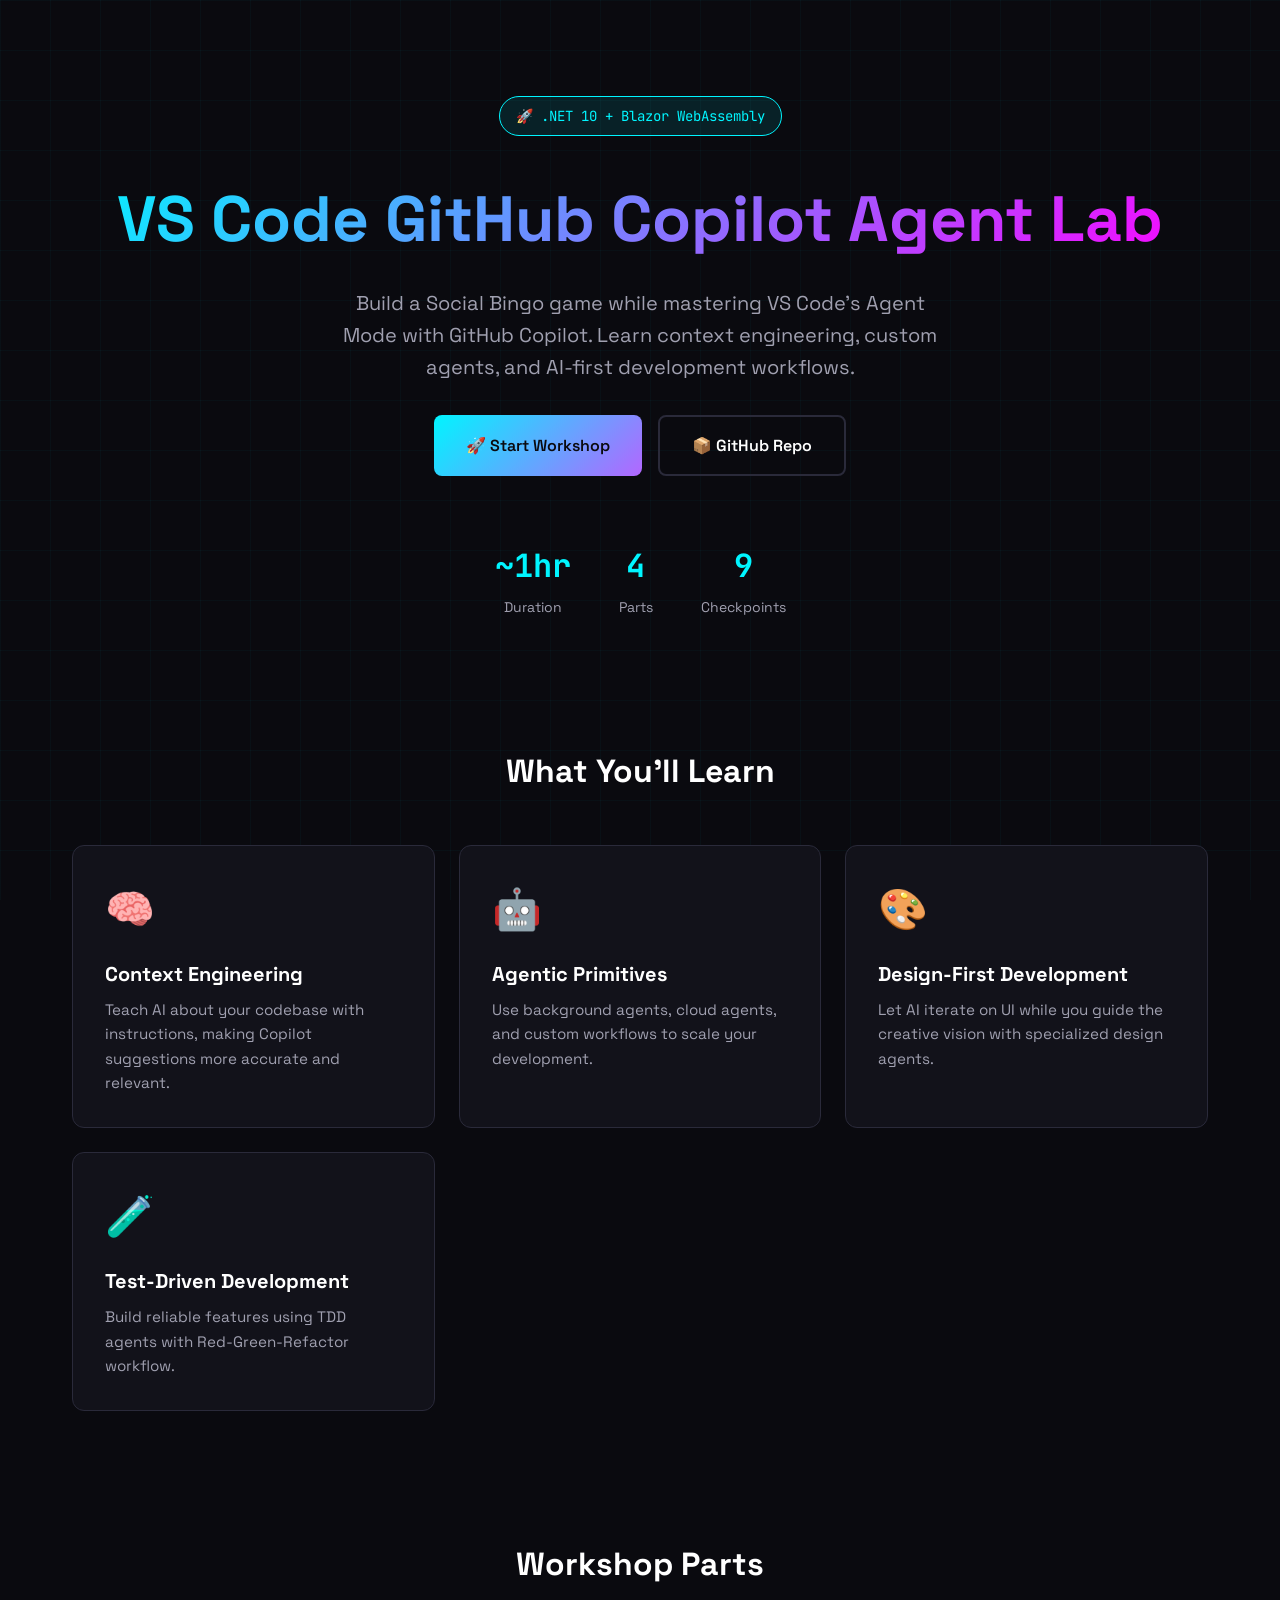
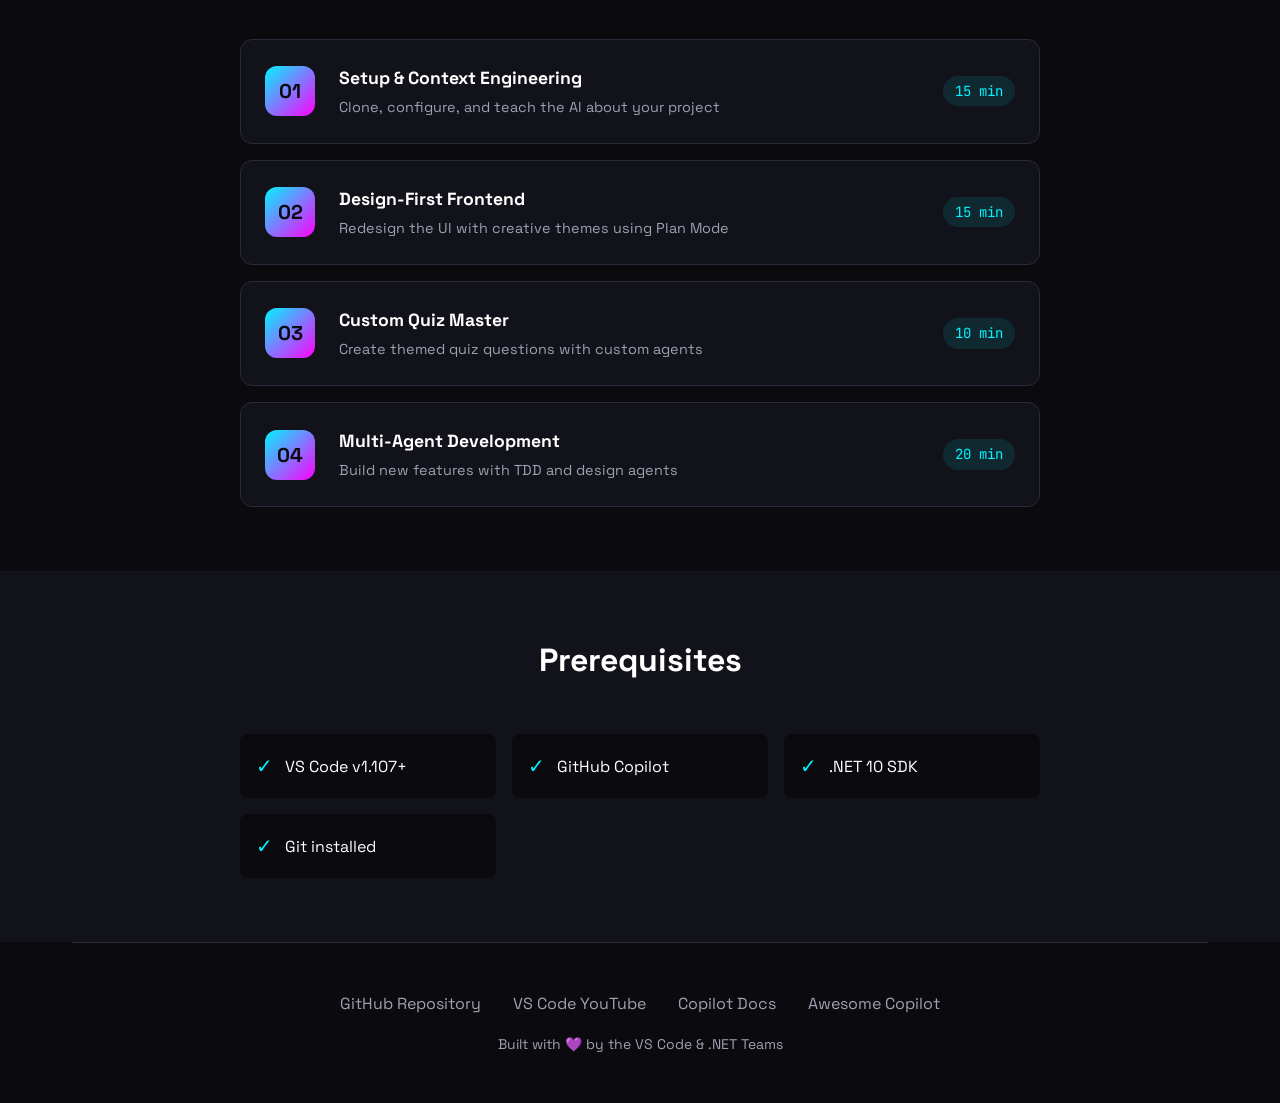
==== docs/index.html @ a99904d6 "Add lab documentation site with step viewer - Add docs/step.html for dynamic markdown rendering from" ====
<!DOCTYPE html>
<html lang="en">
<head>
    <meta charset="UTF-8">
    <meta name="viewport" content="width=device-width, initial-scale=1.0">
    <title>VS Code GitHub Copilot Agent Lab | .NET Edition</title>
    <link rel="preconnect" href="https://fonts.googleapis.com">
    <link rel="preconnect" href="https://fonts.gstatic.com" crossorigin>
    <link href="https://fonts.googleapis.com/css2?family=JetBrains+Mono:wght@400;700&family=Space+Grotesk:wght@400;500;700&display=swap" rel="stylesheet">
    <style>
        :root {
            --bg-dark: #0a0a0f;
            --bg-card: #12121a;
            --neon-cyan: #00f5ff;
            --neon-magenta: #ff00ff;
            --neon-purple: #b366ff;
            --text-primary: #ffffff;
            --text-secondary: #a0a0b0;
            --border-color: #2a2a3a;
        }

        * {
            margin: 0;
            padding: 0;
            box-sizing: border-box;
        }

        body {
            font-family: 'Space Grotesk', sans-serif;
            background: var(--bg-dark);
            color: var(--text-primary);
            line-height: 1.6;
            min-height: 100vh;
        }

        /* Animated grid background */
        body::before {
            content: '';
            position: fixed;
            top: 0;
            left: 0;
            width: 100%;
            height: 100%;
            background: 
                linear-gradient(90deg, rgba(0,245,255,0.03) 1px, transparent 1px),
                linear-gradient(rgba(0,245,255,0.03) 1px, transparent 1px);
            background-size: 50px 50px;
            pointer-events: none;
            z-index: -1;
        }

        .container {
            max-width: 1200px;
            margin: 0 auto;
            padding: 0 2rem;
        }

        /* Hero Section */
        .hero {
            padding: 6rem 0 4rem;
            text-align: center;
            position: relative;
        }

        .hero-badge {
            display: inline-block;
            padding: 0.5rem 1rem;
            background: rgba(0,245,255,0.1);
            border: 1px solid var(--neon-cyan);
            border-radius: 50px;
            font-size: 0.875rem;
            color: var(--neon-cyan);
            margin-bottom: 2rem;
            font-family: 'JetBrains Mono', monospace;
        }

        .hero h1 {
            font-size: clamp(2.5rem, 6vw, 4rem);
            font-weight: 700;
            margin-bottom: 1rem;
            background: linear-gradient(135deg, var(--neon-cyan), var(--neon-magenta));
            -webkit-background-clip: text;
            -webkit-text-fill-color: transparent;
            background-clip: text;
        }

        .hero-subtitle {
            font-size: 1.25rem;
            color: var(--text-secondary);
            max-width: 600px;
            margin: 0 auto 2rem;
        }

        .hero-cta {
            display: flex;
            gap: 1rem;
            justify-content: center;
            flex-wrap: wrap;
        }

        .btn {
            display: inline-flex;
            align-items: center;
            gap: 0.5rem;
            padding: 1rem 2rem;
            border-radius: 8px;
            font-weight: 600;
            text-decoration: none;
            transition: all 0.3s ease;
            font-size: 1rem;
        }

        .btn-primary {
            background: linear-gradient(135deg, var(--neon-cyan), var(--neon-purple));
            color: var(--bg-dark);
        }

        .btn-primary:hover {
            transform: translateY(-2px);
            box-shadow: 0 10px 40px rgba(0,245,255,0.3);
        }

        .btn-secondary {
            background: transparent;
            border: 2px solid var(--border-color);
            color: var(--text-primary);
        }

        .btn-secondary:hover {
            border-color: var(--neon-cyan);
            color: var(--neon-cyan);
        }

        /* Stats */
        .stats {
            display: flex;
            justify-content: center;
            gap: 3rem;
            margin-top: 4rem;
            flex-wrap: wrap;
        }

        .stat {
            text-align: center;
        }

        .stat-value {
            font-size: 2rem;
            font-weight: 700;
            color: var(--neon-cyan);
            font-family: 'JetBrains Mono', monospace;
        }

        .stat-label {
            font-size: 0.875rem;
            color: var(--text-secondary);
            margin-top: 0.25rem;
        }

        /* Features Section */
        .features {
            padding: 4rem 0;
        }

        .section-title {
            font-size: 2rem;
            text-align: center;
            margin-bottom: 3rem;
        }

        .features-grid {
            display: grid;
            grid-template-columns: repeat(auto-fit, minmax(280px, 1fr));
            gap: 1.5rem;
        }

        .feature-card {
            background: var(--bg-card);
            border: 1px solid var(--border-color);
            border-radius: 12px;
            padding: 2rem;
            transition: all 0.3s ease;
        }

        .feature-card:hover {
            border-color: var(--neon-cyan);
            transform: translateY(-4px);
        }

        .feature-icon {
            font-size: 2.5rem;
            margin-bottom: 1rem;
        }

        .feature-card h3 {
            font-size: 1.25rem;
            margin-bottom: 0.5rem;
        }

        .feature-card p {
            color: var(--text-secondary);
            font-size: 0.95rem;
        }

        /* Workshop Parts */
        .workshop {
            padding: 4rem 0;
        }

        .parts-list {
            display: flex;
            flex-direction: column;
            gap: 1rem;
            max-width: 800px;
            margin: 0 auto;
        }

        .part-card {
            display: flex;
            align-items: center;
            gap: 1.5rem;
            background: var(--bg-card);
            border: 1px solid var(--border-color);
            border-radius: 12px;
            padding: 1.5rem;
            text-decoration: none;
            color: inherit;
            transition: all 0.3s ease;
        }

        .part-card:hover {
            border-color: var(--neon-magenta);
            background: rgba(255,0,255,0.05);
        }

        .part-number {
            width: 50px;
            height: 50px;
            display: flex;
            align-items: center;
            justify-content: center;
            background: linear-gradient(135deg, var(--neon-cyan), var(--neon-magenta));
            border-radius: 12px;
            font-weight: 700;
            font-size: 1.25rem;
            color: var(--bg-dark);
            flex-shrink: 0;
        }

        .part-content {
            flex: 1;
        }

        .part-content h3 {
            font-size: 1.1rem;
            margin-bottom: 0.25rem;
        }

        .part-content p {
            color: var(--text-secondary);
            font-size: 0.9rem;
        }

        .part-time {
            font-family: 'JetBrains Mono', monospace;
            font-size: 0.875rem;
            color: var(--neon-cyan);
            padding: 0.25rem 0.75rem;
            background: rgba(0,245,255,0.1);
            border-radius: 50px;
        }

        /* Prerequisites */
        .prereqs {
            padding: 4rem 0;
            background: var(--bg-card);
        }

        .prereqs-grid {
            display: grid;
            grid-template-columns: repeat(auto-fit, minmax(200px, 1fr));
            gap: 1rem;
            max-width: 800px;
            margin: 0 auto;
        }

        .prereq-item {
            display: flex;
            align-items: center;
            gap: 0.75rem;
            padding: 1rem;
            background: var(--bg-dark);
            border-radius: 8px;
        }

        .prereq-check {
            color: var(--neon-cyan);
            font-size: 1.25rem;
        }

        /* Footer */
        footer {
            padding: 3rem 0;
            text-align: center;
            border-top: 1px solid var(--border-color);
        }

        .footer-links {
            display: flex;
            justify-content: center;
            gap: 2rem;
            margin-bottom: 1rem;
            flex-wrap: wrap;
        }

        .footer-links a {
            color: var(--text-secondary);
            text-decoration: none;
            transition: color 0.3s ease;
        }

        .footer-links a:hover {
            color: var(--neon-cyan);
        }

        .footer-credit {
            color: var(--text-secondary);
            font-size: 0.875rem;
        }

        /* Responsive */
        @media (max-width: 768px) {
            .hero {
                padding: 4rem 0 3rem;
            }

            .stats {
                gap: 2rem;
            }

            .part-card {
                flex-direction: column;
                text-align: center;
            }

            .part-time {
                margin-top: 0.5rem;
            }
        }
    </style>
</head>
<body>
    <div class="container">
        <!-- Hero -->
        <section class="hero">
            <span class="hero-badge">🚀 .NET 10 + Blazor WebAssembly</span>
            <h1>VS Code GitHub Copilot Agent Lab</h1>
            <p class="hero-subtitle">
                Build a Social Bingo game while mastering VS Code's Agent Mode with GitHub Copilot. 
                Learn context engineering, custom agents, and AI-first development workflows.
            </p>
            <div class="hero-cta">
                <a href="step.html?step=00-overview" class="btn btn-primary">
                    🚀 Start Workshop
                </a>
                <a href="https://github.com/dotnet-presentations/vscode-github-copilot-agent-lab" class="btn btn-secondary">
                    📦 GitHub Repo
                </a>
            </div>
            <div class="stats">
                <div class="stat">
                    <div class="stat-value">~1hr</div>
                    <div class="stat-label">Duration</div>
                </div>
                <div class="stat">
                    <div class="stat-value">4</div>
                    <div class="stat-label">Parts</div>
                </div>
                <div class="stat">
                    <div class="stat-value">9</div>
                    <div class="stat-label">Checkpoints</div>
                </div>
            </div>
        </section>

        <!-- Features -->
        <section class="features">
            <h2 class="section-title">What You'll Learn</h2>
            <div class="features-grid">
                <div class="feature-card">
                    <div class="feature-icon">🧠</div>
                    <h3>Context Engineering</h3>
                    <p>Teach AI about your codebase with instructions, making Copilot suggestions more accurate and relevant.</p>
                </div>
                <div class="feature-card">
                    <div class="feature-icon">🤖</div>
                    <h3>Agentic Primitives</h3>
                    <p>Use background agents, cloud agents, and custom workflows to scale your development.</p>
                </div>
                <div class="feature-card">
                    <div class="feature-icon">🎨</div>
                    <h3>Design-First Development</h3>
                    <p>Let AI iterate on UI while you guide the creative vision with specialized design agents.</p>
                </div>
                <div class="feature-card">
                    <div class="feature-icon">🧪</div>
                    <h3>Test-Driven Development</h3>
                    <p>Build reliable features using TDD agents with Red-Green-Refactor workflow.</p>
                </div>
            </div>
        </section>

        <!-- Workshop Parts -->
        <section class="workshop">
            <h2 class="section-title">Workshop Parts</h2>
            <div class="parts-list">
                <a href="step.html?step=01-setup" class="part-card">
                    <div class="part-number">01</div>
                    <div class="part-content">
                        <h3>Setup & Context Engineering</h3>
                        <p>Clone, configure, and teach the AI about your project</p>
                    </div>
                    <span class="part-time">15 min</span>
                </a>
                <a href="step.html?step=02-design" class="part-card">
                    <div class="part-number">02</div>
                    <div class="part-content">
                        <h3>Design-First Frontend</h3>
                        <p>Redesign the UI with creative themes using Plan Mode</p>
                    </div>
                    <span class="part-time">15 min</span>
                </a>
                <a href="step.html?step=03-quiz-master" class="part-card">
                    <div class="part-number">03</div>
                    <div class="part-content">
                        <h3>Custom Quiz Master</h3>
                        <p>Create themed quiz questions with custom agents</p>
                    </div>
                    <span class="part-time">10 min</span>
                </a>
                <a href="step.html?step=04-multi-agent" class="part-card">
                    <div class="part-number">04</div>
                    <div class="part-content">
                        <h3>Multi-Agent Development</h3>
                        <p>Build new features with TDD and design agents</p>
                    </div>
                    <span class="part-time">20 min</span>
                </a>
            </div>
        </section>
    </div>

    <!-- Prerequisites -->
    <section class="prereqs">
        <div class="container">
            <h2 class="section-title">Prerequisites</h2>
            <div class="prereqs-grid">
                <div class="prereq-item">
                    <span class="prereq-check">✓</span>
                    <span>VS Code v1.107+</span>
                </div>
                <div class="prereq-item">
                    <span class="prereq-check">✓</span>
                    <span>GitHub Copilot</span>
                </div>
                <div class="prereq-item">
                    <span class="prereq-check">✓</span>
                    <span>.NET 10 SDK</span>
                </div>
                <div class="prereq-item">
                    <span class="prereq-check">✓</span>
                    <span>Git installed</span>
                </div>
            </div>
        </div>
    </section>

    <div class="container">
        <!-- Footer -->
        <footer>
            <div class="footer-links">
                <a href="https://github.com/dotnet-presentations/vscode-github-copilot-agent-lab">GitHub Repository</a>
                <a href="https://www.youtube.com/code">VS Code YouTube</a>
                <a href="https://code.visualstudio.com/docs/copilot/overview">Copilot Docs</a>
                <a href="https://github.com/github/awesome-copilot">Awesome Copilot</a>
            </div>
            <p class="footer-credit">
                Built with 💜 by the VS Code & .NET Teams
            </p>
        </footer>
    </div>
</body>
</html>
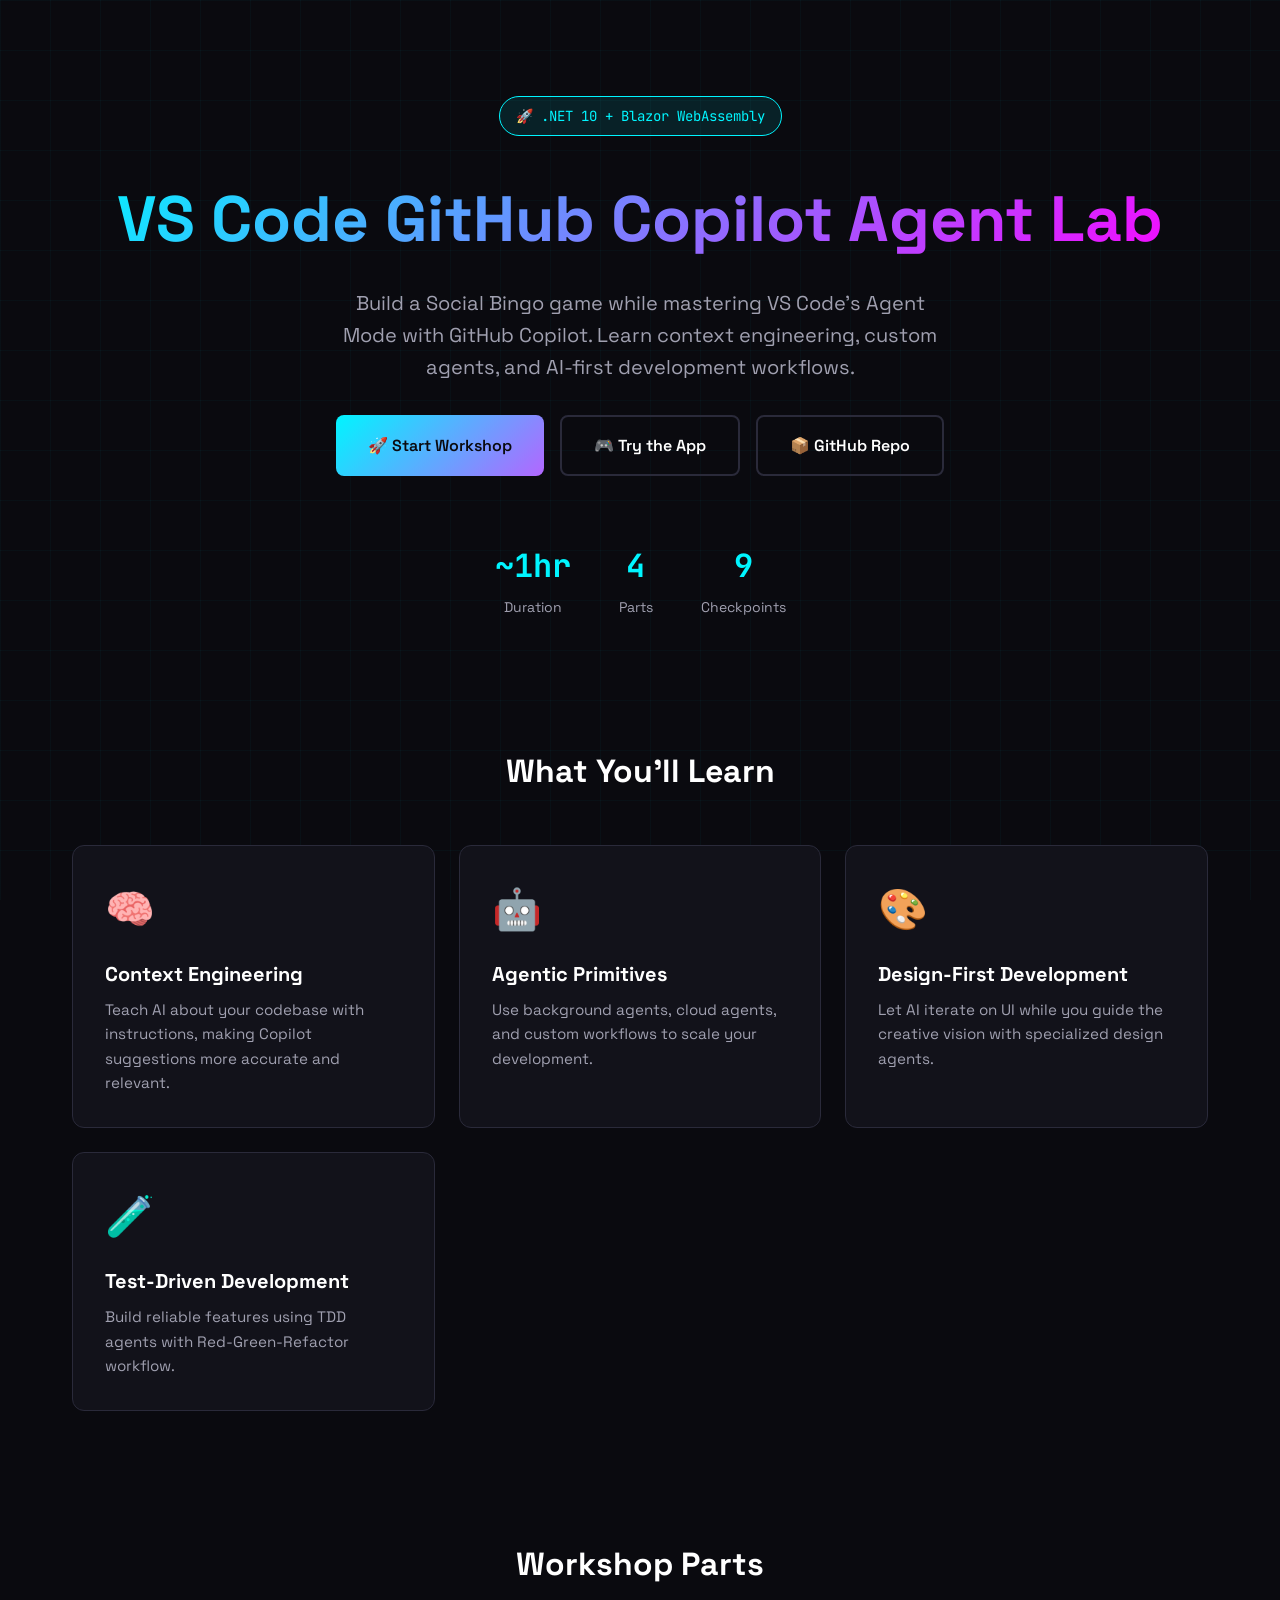
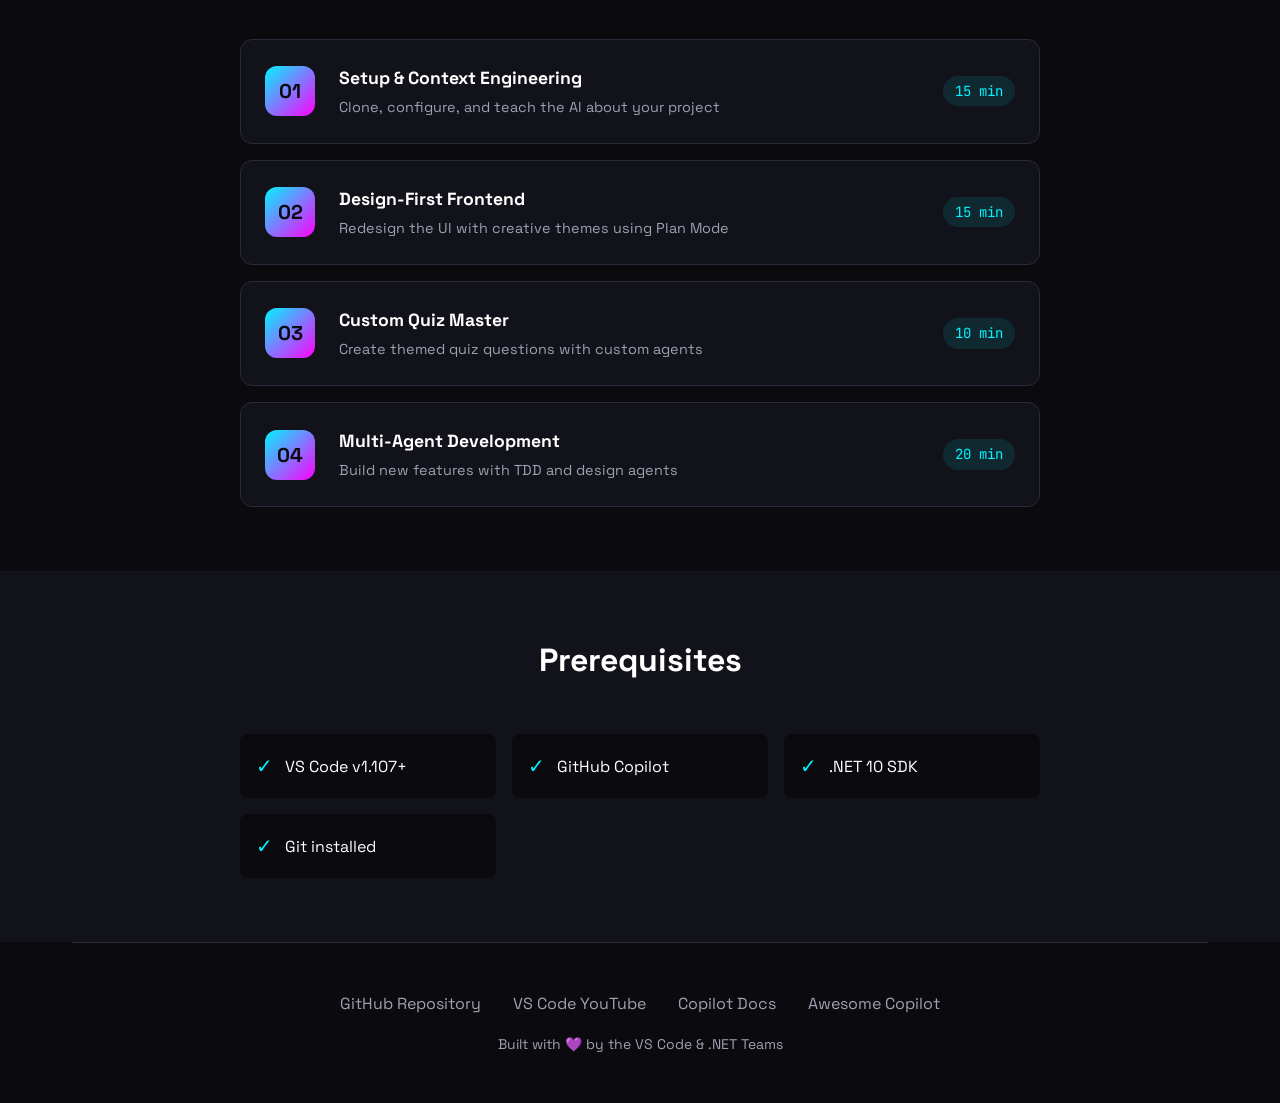
==== commit 0197eb82: "Add link to try the app in the workshop section" ====
--- a/docs/index.html
+++ b/docs/index.html
@@ -363,6 +363,9 @@
                 <a href="step.html?step=00-overview" class="btn btn-primary">
                     🚀 Start Workshop
                 </a>
+                <a href="https://dotnet-presentations.github.io/vscode-github-copilot-agent-lab/app" class="btn btn-secondary">
+                    🎮 Try the App
+                </a>
                 <a href="https://github.com/dotnet-presentations/vscode-github-copilot-agent-lab" class="btn btn-secondary">
                     📦 GitHub Repo
                 </a>
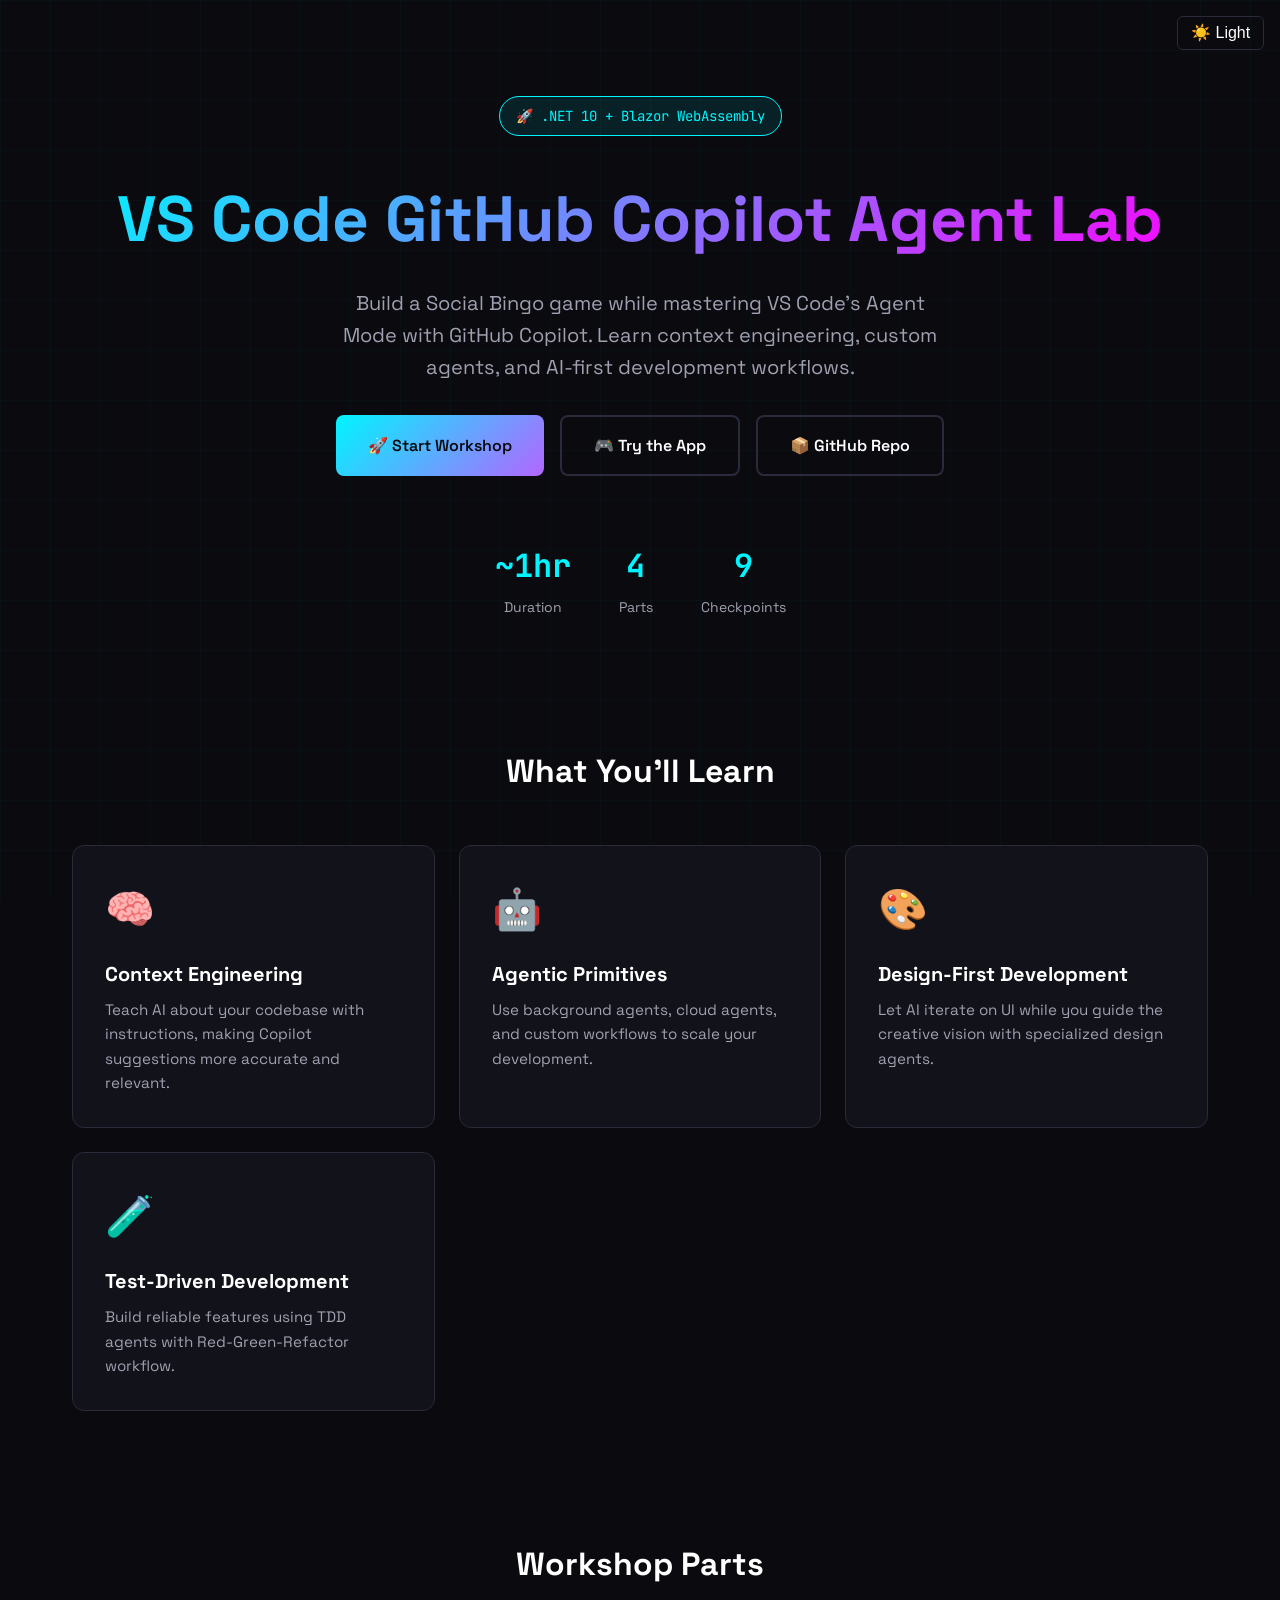
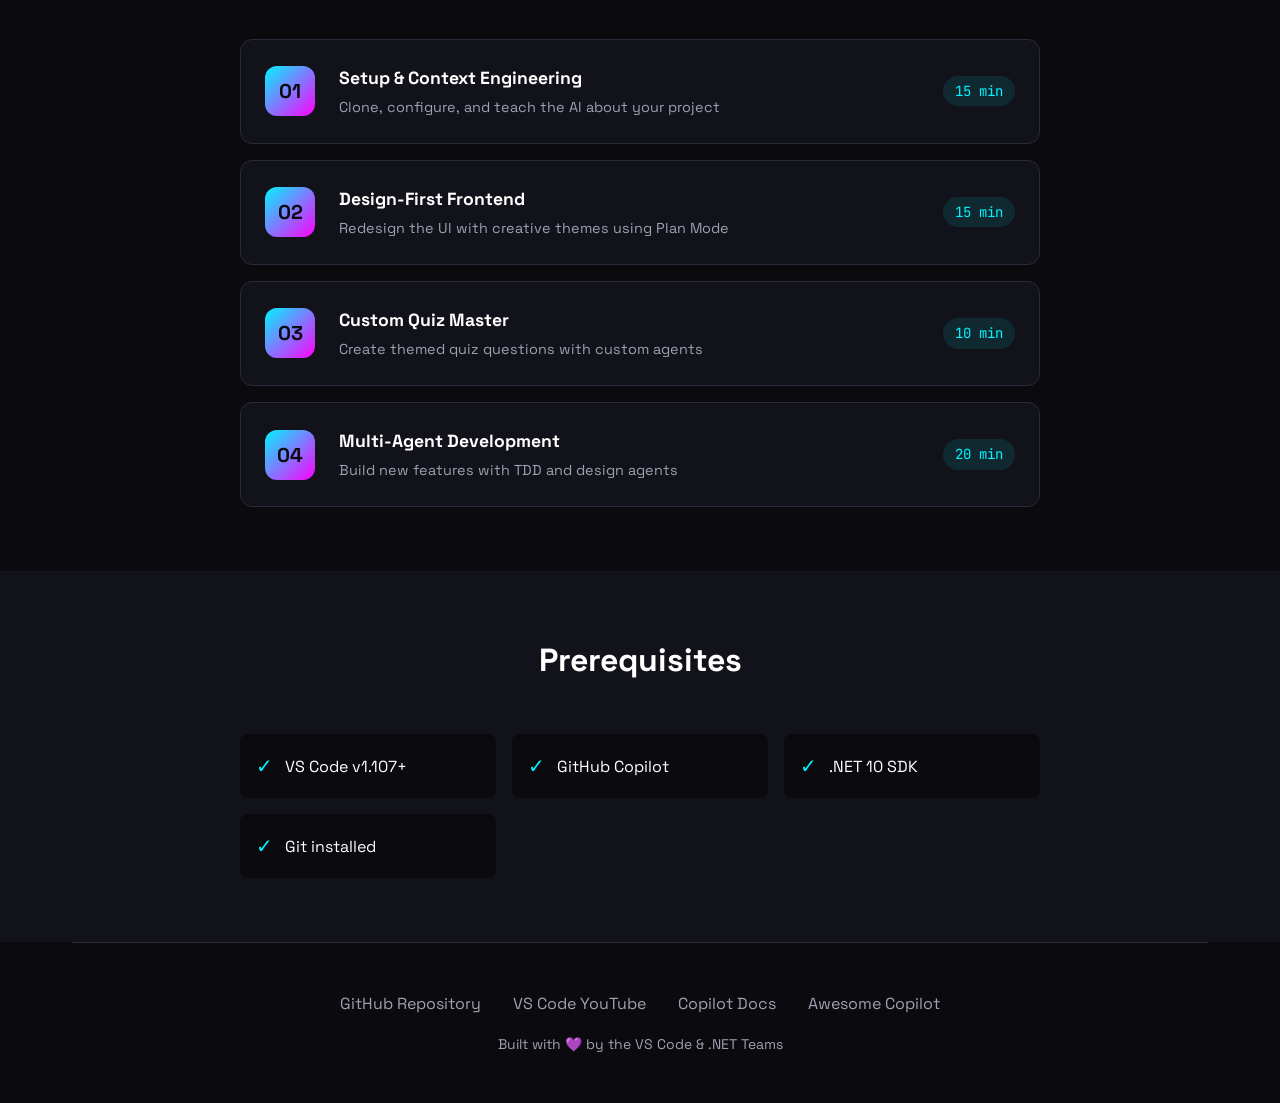
==== commit 03c2ce26: "Add light/dark theme toggle Added light-theme.css with light mode CSS variable overrides, theme-togg" ====
--- a/docs/index.html
+++ b/docs/index.html
@@ -7,349 +7,14 @@
     <link rel="preconnect" href="https://fonts.googleapis.com">
     <link rel="preconnect" href="https://fonts.gstatic.com" crossorigin>
     <link href="https://fonts.googleapis.com/css2?family=JetBrains+Mono:wght@400;700&family=Space+Grotesk:wght@400;500;700&display=swap" rel="stylesheet">
-    <style>
-        :root {
-            --bg-dark: #0a0a0f;
-            --bg-card: #12121a;
-            --neon-cyan: #00f5ff;
-            --neon-magenta: #ff00ff;
-            --neon-purple: #b366ff;
-            --text-primary: #ffffff;
-            --text-secondary: #a0a0b0;
-            --border-color: #2a2a3a;
-        }
-
-        * {
-            margin: 0;
-            padding: 0;
-            box-sizing: border-box;
-        }
-
-        body {
-            font-family: 'Space Grotesk', sans-serif;
-            background: var(--bg-dark);
-            color: var(--text-primary);
-            line-height: 1.6;
-            min-height: 100vh;
-        }
-
-        /* Animated grid background */
-        body::before {
-            content: '';
-            position: fixed;
-            top: 0;
-            left: 0;
-            width: 100%;
-            height: 100%;
-            background: 
-                linear-gradient(90deg, rgba(0,245,255,0.03) 1px, transparent 1px),
-                linear-gradient(rgba(0,245,255,0.03) 1px, transparent 1px);
-            background-size: 50px 50px;
-            pointer-events: none;
-            z-index: -1;
-        }
-
-        .container {
-            max-width: 1200px;
-            margin: 0 auto;
-            padding: 0 2rem;
-        }
-
-        /* Hero Section */
-        .hero {
-            padding: 6rem 0 4rem;
-            text-align: center;
-            position: relative;
-        }
-
-        .hero-badge {
-            display: inline-block;
-            padding: 0.5rem 1rem;
-            background: rgba(0,245,255,0.1);
-            border: 1px solid var(--neon-cyan);
-            border-radius: 50px;
-            font-size: 0.875rem;
-            color: var(--neon-cyan);
-            margin-bottom: 2rem;
-            font-family: 'JetBrains Mono', monospace;
-        }
-
-        .hero h1 {
-            font-size: clamp(2.5rem, 6vw, 4rem);
-            font-weight: 700;
-            margin-bottom: 1rem;
-            background: linear-gradient(135deg, var(--neon-cyan), var(--neon-magenta));
-            -webkit-background-clip: text;
-            -webkit-text-fill-color: transparent;
-            background-clip: text;
-        }
-
-        .hero-subtitle {
-            font-size: 1.25rem;
-            color: var(--text-secondary);
-            max-width: 600px;
-            margin: 0 auto 2rem;
-        }
-
-        .hero-cta {
-            display: flex;
-            gap: 1rem;
-            justify-content: center;
-            flex-wrap: wrap;
-        }
-
-        .btn {
-            display: inline-flex;
-            align-items: center;
-            gap: 0.5rem;
-            padding: 1rem 2rem;
-            border-radius: 8px;
-            font-weight: 600;
-            text-decoration: none;
-            transition: all 0.3s ease;
-            font-size: 1rem;
-        }
-
-        .btn-primary {
-            background: linear-gradient(135deg, var(--neon-cyan), var(--neon-purple));
-            color: var(--bg-dark);
-        }
-
-        .btn-primary:hover {
-            transform: translateY(-2px);
-            box-shadow: 0 10px 40px rgba(0,245,255,0.3);
-        }
-
-        .btn-secondary {
-            background: transparent;
-            border: 2px solid var(--border-color);
-            color: var(--text-primary);
-        }
-
-        .btn-secondary:hover {
-            border-color: var(--neon-cyan);
-            color: var(--neon-cyan);
-        }
-
-        /* Stats */
-        .stats {
-            display: flex;
-            justify-content: center;
-            gap: 3rem;
-            margin-top: 4rem;
-            flex-wrap: wrap;
-        }
-
-        .stat {
-            text-align: center;
-        }
-
-        .stat-value {
-            font-size: 2rem;
-            font-weight: 700;
-            color: var(--neon-cyan);
-            font-family: 'JetBrains Mono', monospace;
-        }
-
-        .stat-label {
-            font-size: 0.875rem;
-            color: var(--text-secondary);
-            margin-top: 0.25rem;
-        }
-
-        /* Features Section */
-        .features {
-            padding: 4rem 0;
-        }
-
-        .section-title {
-            font-size: 2rem;
-            text-align: center;
-            margin-bottom: 3rem;
-        }
-
-        .features-grid {
-            display: grid;
-            grid-template-columns: repeat(auto-fit, minmax(280px, 1fr));
-            gap: 1.5rem;
-        }
-
-        .feature-card {
-            background: var(--bg-card);
-            border: 1px solid var(--border-color);
-            border-radius: 12px;
-            padding: 2rem;
-            transition: all 0.3s ease;
-        }
-
-        .feature-card:hover {
-            border-color: var(--neon-cyan);
-            transform: translateY(-4px);
-        }
-
-        .feature-icon {
-            font-size: 2.5rem;
-            margin-bottom: 1rem;
-        }
-
-        .feature-card h3 {
-            font-size: 1.25rem;
-            margin-bottom: 0.5rem;
-        }
-
-        .feature-card p {
-            color: var(--text-secondary);
-            font-size: 0.95rem;
-        }
-
-        /* Workshop Parts */
-        .workshop {
-            padding: 4rem 0;
-        }
-
-        .parts-list {
-            display: flex;
-            flex-direction: column;
-            gap: 1rem;
-            max-width: 800px;
-            margin: 0 auto;
-        }
-
-        .part-card {
-            display: flex;
-            align-items: center;
-            gap: 1.5rem;
-            background: var(--bg-card);
-            border: 1px solid var(--border-color);
-            border-radius: 12px;
-            padding: 1.5rem;
-            text-decoration: none;
-            color: inherit;
-            transition: all 0.3s ease;
-        }
-
-        .part-card:hover {
-            border-color: var(--neon-magenta);
-            background: rgba(255,0,255,0.05);
-        }
-
-        .part-number {
-            width: 50px;
-            height: 50px;
-            display: flex;
-            align-items: center;
-            justify-content: center;
-            background: linear-gradient(135deg, var(--neon-cyan), var(--neon-magenta));
-            border-radius: 12px;
-            font-weight: 700;
-            font-size: 1.25rem;
-            color: var(--bg-dark);
-            flex-shrink: 0;
-        }
-
-        .part-content {
-            flex: 1;
-        }
-
-        .part-content h3 {
-            font-size: 1.1rem;
-            margin-bottom: 0.25rem;
-        }
-
-        .part-content p {
-            color: var(--text-secondary);
-            font-size: 0.9rem;
-        }
-
-        .part-time {
-            font-family: 'JetBrains Mono', monospace;
-            font-size: 0.875rem;
-            color: var(--neon-cyan);
-            padding: 0.25rem 0.75rem;
-            background: rgba(0,245,255,0.1);
-            border-radius: 50px;
-        }
-
-        /* Prerequisites */
-        .prereqs {
-            padding: 4rem 0;
-            background: var(--bg-card);
-        }
-
-        .prereqs-grid {
-            display: grid;
-            grid-template-columns: repeat(auto-fit, minmax(200px, 1fr));
-            gap: 1rem;
-            max-width: 800px;
-            margin: 0 auto;
-        }
-
-        .prereq-item {
-            display: flex;
-            align-items: center;
-            gap: 0.75rem;
-            padding: 1rem;
-            background: var(--bg-dark);
-            border-radius: 8px;
-        }
-
-        .prereq-check {
-            color: var(--neon-cyan);
-            font-size: 1.25rem;
-        }
-
-        /* Footer */
-        footer {
-            padding: 3rem 0;
-            text-align: center;
-            border-top: 1px solid var(--border-color);
-        }
-
-        .footer-links {
-            display: flex;
-            justify-content: center;
-            gap: 2rem;
-            margin-bottom: 1rem;
-            flex-wrap: wrap;
-        }
-
-        .footer-links a {
-            color: var(--text-secondary);
-            text-decoration: none;
-            transition: color 0.3s ease;
-        }
-
-        .footer-links a:hover {
-            color: var(--neon-cyan);
-        }
-
-        .footer-credit {
-            color: var(--text-secondary);
-            font-size: 0.875rem;
-        }
-
-        /* Responsive */
-        @media (max-width: 768px) {
-            .hero {
-                padding: 4rem 0 3rem;
-            }
-
-            .stats {
-                gap: 2rem;
-            }
-
-            .part-card {
-                flex-direction: column;
-                text-align: center;
-            }
-
-            .part-time {
-                margin-top: 0.5rem;
-            }
-        }
-    </style>
+    <link rel="stylesheet" href="styles.css">
+    <link rel="stylesheet" href="light-theme.css">
+    <script src="theme-toggle.js"></script>
 </head>
 <body>
+    <div style="position:fixed;top:1rem;right:1rem;z-index:1000;">
+        <button class="theme-toggle" onclick="toggleTheme()">☀️ Light</button>
+    </div>
     <div class="container">
         <!-- Hero -->
         <section class="hero">
--- a/docs/styles.css
+++ b/docs/styles.css
@@ -0,0 +1,339 @@
+:root {
+    --bg-dark: #0a0a0f;
+    --bg-card: #12121a;
+    --neon-cyan: #00f5ff;
+    --neon-magenta: #ff00ff;
+    --neon-purple: #b366ff;
+    --text-primary: #ffffff;
+    --text-secondary: #a0a0b0;
+    --border-color: #2a2a3a;
+}
+
+* {
+    margin: 0;
+    padding: 0;
+    box-sizing: border-box;
+}
+
+body {
+    font-family: 'Space Grotesk', sans-serif;
+    background: var(--bg-dark);
+    color: var(--text-primary);
+    line-height: 1.6;
+    min-height: 100vh;
+}
+
+/* Animated grid background */
+body::before {
+    content: '';
+    position: fixed;
+    top: 0;
+    left: 0;
+    width: 100%;
+    height: 100%;
+    background: 
+        linear-gradient(90deg, rgba(0,245,255,0.03) 1px, transparent 1px),
+        linear-gradient(rgba(0,245,255,0.03) 1px, transparent 1px);
+    background-size: 50px 50px;
+    pointer-events: none;
+    z-index: -1;
+}
+
+.container {
+    max-width: 1200px;
+    margin: 0 auto;
+    padding: 0 2rem;
+}
+
+/* Hero Section */
+.hero {
+    padding: 6rem 0 4rem;
+    text-align: center;
+    position: relative;
+}
+
+.hero-badge {
+    display: inline-block;
+    padding: 0.5rem 1rem;
+    background: rgba(0,245,255,0.1);
+    border: 1px solid var(--neon-cyan);
+    border-radius: 50px;
+    font-size: 0.875rem;
+    color: var(--neon-cyan);
+    margin-bottom: 2rem;
+    font-family: 'JetBrains Mono', monospace;
+}
+
+.hero h1 {
+    font-size: clamp(2.5rem, 6vw, 4rem);
+    font-weight: 700;
+    margin-bottom: 1rem;
+    background: linear-gradient(135deg, var(--neon-cyan), var(--neon-magenta));
+    -webkit-background-clip: text;
+    -webkit-text-fill-color: transparent;
+    background-clip: text;
+}
+
+.hero-subtitle {
+    font-size: 1.25rem;
+    color: var(--text-secondary);
+    max-width: 600px;
+    margin: 0 auto 2rem;
+}
+
+.hero-cta {
+    display: flex;
+    gap: 1rem;
+    justify-content: center;
+    flex-wrap: wrap;
+}
+
+.btn {
+    display: inline-flex;
+    align-items: center;
+    gap: 0.5rem;
+    padding: 1rem 2rem;
+    border-radius: 8px;
+    font-weight: 600;
+    text-decoration: none;
+    transition: all 0.3s ease;
+    font-size: 1rem;
+}
+
+.btn-primary {
+    background: linear-gradient(135deg, var(--neon-cyan), var(--neon-purple));
+    color: var(--bg-dark);
+}
+
+.btn-primary:hover {
+    transform: translateY(-2px);
+    box-shadow: 0 10px 40px rgba(0,245,255,0.3);
+}
+
+.btn-secondary {
+    background: transparent;
+    border: 2px solid var(--border-color);
+    color: var(--text-primary);
+}
+
+.btn-secondary:hover {
+    border-color: var(--neon-cyan);
+    color: var(--neon-cyan);
+}
+
+/* Stats */
+.stats {
+    display: flex;
+    justify-content: center;
+    gap: 3rem;
+    margin-top: 4rem;
+    flex-wrap: wrap;
+}
+
+.stat {
+    text-align: center;
+}
+
+.stat-value {
+    font-size: 2rem;
+    font-weight: 700;
+    color: var(--neon-cyan);
+    font-family: 'JetBrains Mono', monospace;
+}
+
+.stat-label {
+    font-size: 0.875rem;
+    color: var(--text-secondary);
+    margin-top: 0.25rem;
+}
+
+/* Features Section */
+.features {
+    padding: 4rem 0;
+}
+
+.section-title {
+    font-size: 2rem;
+    text-align: center;
+    margin-bottom: 3rem;
+}
+
+.features-grid {
+    display: grid;
+    grid-template-columns: repeat(auto-fit, minmax(280px, 1fr));
+    gap: 1.5rem;
+}
+
+.feature-card {
+    background: var(--bg-card);
+    border: 1px solid var(--border-color);
+    border-radius: 12px;
+    padding: 2rem;
+    transition: all 0.3s ease;
+}
+
+.feature-card:hover {
+    border-color: var(--neon-cyan);
+    transform: translateY(-4px);
+}
+
+.feature-icon {
+    font-size: 2.5rem;
+    margin-bottom: 1rem;
+}
+
+.feature-card h3 {
+    font-size: 1.25rem;
+    margin-bottom: 0.5rem;
+}
+
+.feature-card p {
+    color: var(--text-secondary);
+    font-size: 0.95rem;
+}
+
+/* Workshop Parts */
+.workshop {
+    padding: 4rem 0;
+}
+
+.parts-list {
+    display: flex;
+    flex-direction: column;
+    gap: 1rem;
+    max-width: 800px;
+    margin: 0 auto;
+}
+
+.part-card {
+    display: flex;
+    align-items: center;
+    gap: 1.5rem;
+    background: var(--bg-card);
+    border: 1px solid var(--border-color);
+    border-radius: 12px;
+    padding: 1.5rem;
+    text-decoration: none;
+    color: inherit;
+    transition: all 0.3s ease;
+}
+
+.part-card:hover {
+    border-color: var(--neon-magenta);
+    background: rgba(255,0,255,0.05);
+}
+
+.part-number {
+    width: 50px;
+    height: 50px;
+    display: flex;
+    align-items: center;
+    justify-content: center;
+    background: linear-gradient(135deg, var(--neon-cyan), var(--neon-magenta));
+    border-radius: 12px;
+    font-weight: 700;
+    font-size: 1.25rem;
+    color: var(--bg-dark);
+    flex-shrink: 0;
+}
+
+.part-content {
+    flex: 1;
+}
+
+.part-content h3 {
+    font-size: 1.1rem;
+    margin-bottom: 0.25rem;
+}
+
+.part-content p {
+    color: var(--text-secondary);
+    font-size: 0.9rem;
+}
+
+.part-time {
+    font-family: 'JetBrains Mono', monospace;
+    font-size: 0.875rem;
+    color: var(--neon-cyan);
+    padding: 0.25rem 0.75rem;
+    background: rgba(0,245,255,0.1);
+    border-radius: 50px;
+}
+
+/* Prerequisites */
+.prereqs {
+    padding: 4rem 0;
+    background: var(--bg-card);
+}
+
+.prereqs-grid {
+    display: grid;
+    grid-template-columns: repeat(auto-fit, minmax(200px, 1fr));
+    gap: 1rem;
+    max-width: 800px;
+    margin: 0 auto;
+}
+
+.prereq-item {
+    display: flex;
+    align-items: center;
+    gap: 0.75rem;
+    padding: 1rem;
+    background: var(--bg-dark);
+    border-radius: 8px;
+}
+
+.prereq-check {
+    color: var(--neon-cyan);
+    font-size: 1.25rem;
+}
+
+/* Footer */
+footer {
+    padding: 3rem 0;
+    text-align: center;
+    border-top: 1px solid var(--border-color);
+}
+
+.footer-links {
+    display: flex;
+    justify-content: center;
+    gap: 2rem;
+    margin-bottom: 1rem;
+    flex-wrap: wrap;
+}
+
+.footer-links a {
+    color: var(--text-secondary);
+    text-decoration: none;
+    transition: color 0.3s ease;
+}
+
+.footer-links a:hover {
+    color: var(--neon-cyan);
+}
+
+.footer-credit {
+    color: var(--text-secondary);
+    font-size: 0.875rem;
+}
+
+/* Responsive */
+@media (max-width: 768px) {
+    .hero {
+        padding: 4rem 0 3rem;
+    }
+
+    .stats {
+        gap: 2rem;
+    }
+
+    .part-card {
+        flex-direction: column;
+        text-align: center;
+    }
+
+    .part-time {
+        margin-top: 0.5rem;
+    }
+}
--- a/docs/light-theme.css
+++ b/docs/light-theme.css
@@ -0,0 +1,65 @@
+html[data-theme="light"] {
+    --bg-dark: #f5f5f7;
+    --bg-card: #ffffff;
+    --bg-code: #f0f0f5;
+    --neon-cyan: #0077b6;
+    --neon-magenta: #c2185b;
+    --neon-purple: #7b1fa2;
+    --text-primary: #1a1a2e;
+    --text-secondary: #555570;
+    --border-color: #d0d0dd;
+    --success-green: #2e7d32;
+    --warning-yellow: #f9a825;
+}
+
+html[data-theme="light"] body::before {
+    background: linear-gradient(90deg, rgba(0,119,182,0.05) 1px, transparent 1px),
+                linear-gradient(rgba(0,119,182,0.05) 1px, transparent 1px);
+}
+
+html[data-theme="light"] .hero::before {
+    background: radial-gradient(ellipse at 50% 0%, rgba(0,119,182,0.15), transparent 70%);
+}
+
+html[data-theme="light"] .header {
+    background: rgba(245,245,247,0.95);
+}
+
+html[data-theme="light"] code,
+html[data-theme="light"] pre {
+    background: var(--bg-code);
+    color: #1a1a2e;
+}
+
+html[data-theme="light"] .btn-secondary {
+    border-color: var(--border-color);
+    color: var(--text-primary);
+}
+
+html[data-theme="light"] .btn-secondary:hover {
+    background: rgba(0,119,182,0.1);
+    border-color: var(--neon-cyan);
+}
+
+html[data-theme="light"] .card {
+    box-shadow: 0 2px 8px rgba(0,0,0,0.08);
+}
+
+.theme-toggle {
+    background: none;
+    border: 1px solid var(--border-color);
+    color: var(--text-primary);
+    cursor: pointer;
+    padding: 0.4rem 0.8rem;
+    border-radius: 6px;
+    font-size: 1rem;
+    transition: all 0.3s ease;
+    display: inline-flex;
+    align-items: center;
+    gap: 0.4rem;
+}
+
+.theme-toggle:hover {
+    border-color: var(--neon-cyan);
+    color: var(--neon-cyan);
+}
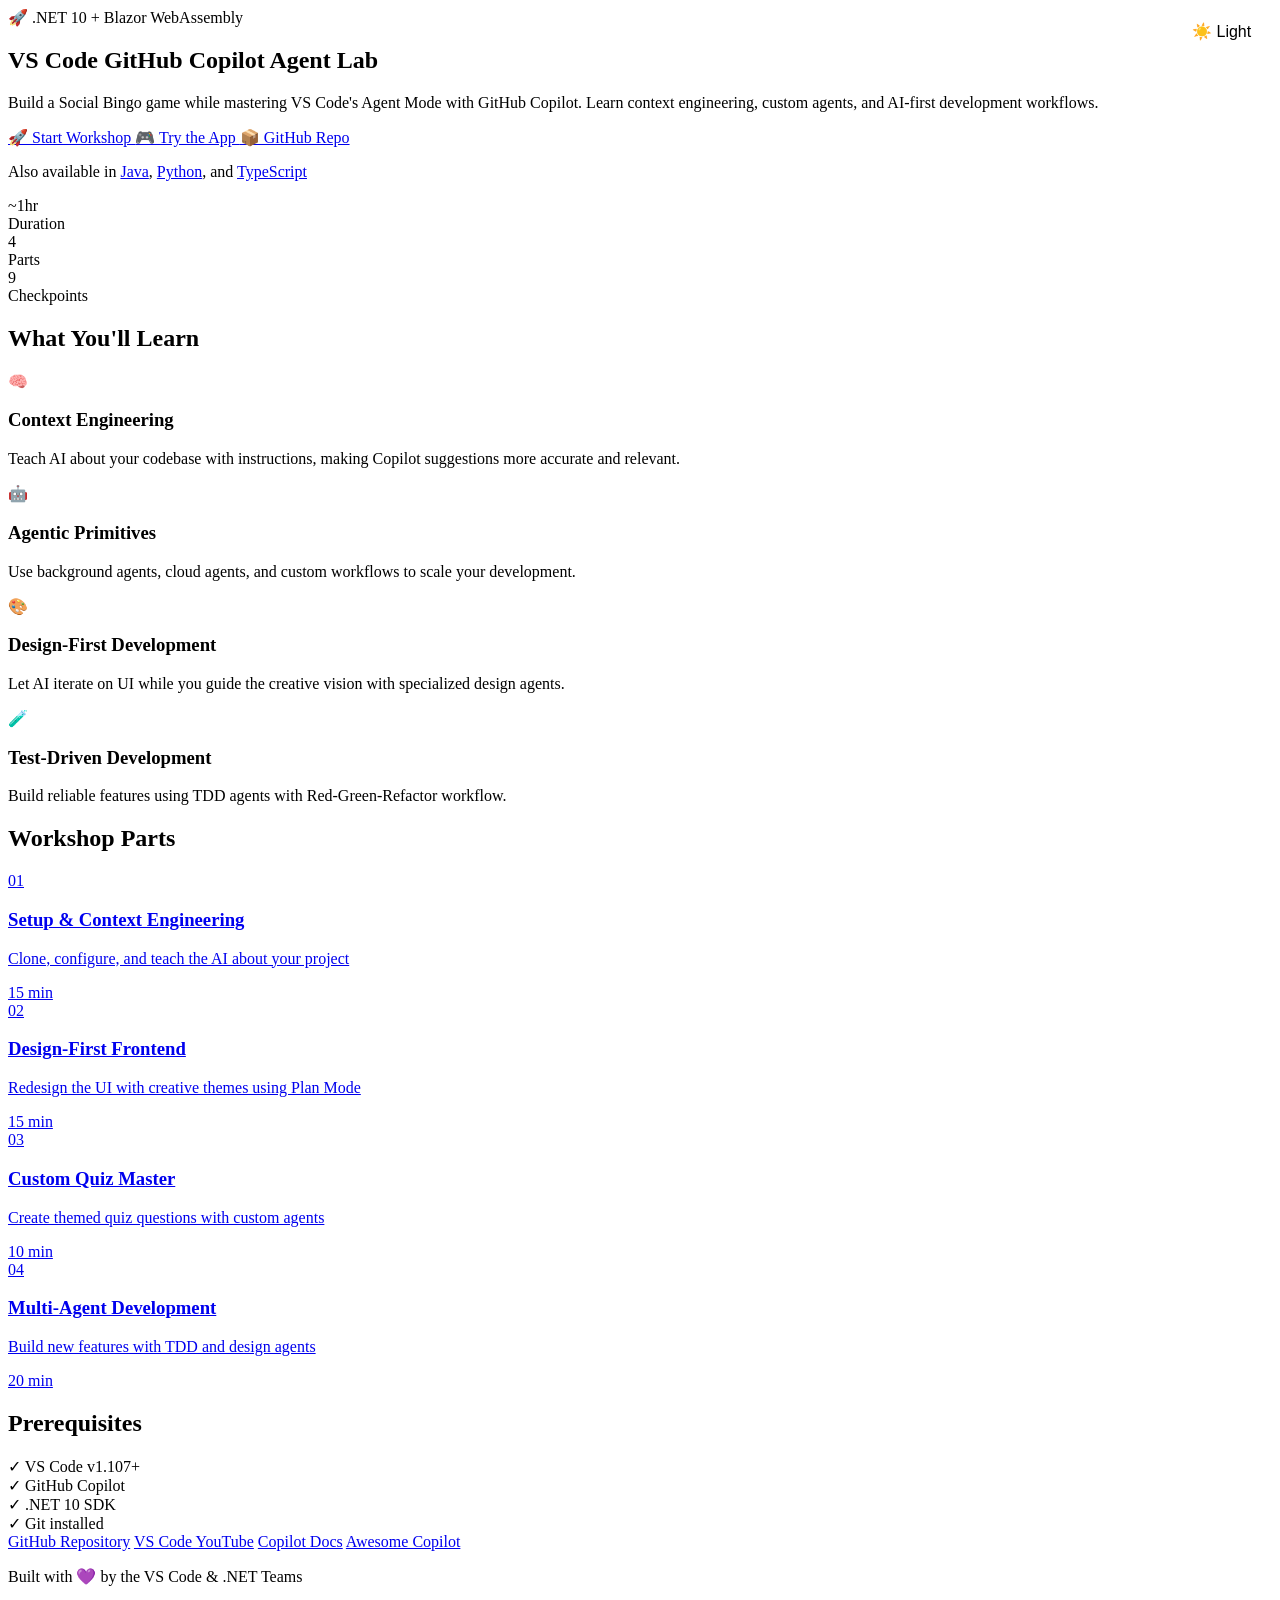
==== commit 065cc490: "Add cross-links to other agent-lab language editions Added 'Also available in...' links to the hero " ====
--- a/docs/index.html
+++ b/docs/index.html
@@ -35,6 +35,7 @@
                     📦 GitHub Repo
                 </a>
             </div>
+            <p class="hero-also">Also available in <a href="https://copilot-dev-days.github.io/agent-lab-java/">Java</a>, <a href="https://copilot-dev-days.github.io/agent-lab-python/">Python</a>, and <a href="https://copilot-dev-days.github.io/agent-lab-typescript/">TypeScript</a></p>
             <div class="stats">
                 <div class="stat">
                     <div class="stat-value">~1hr</div>
